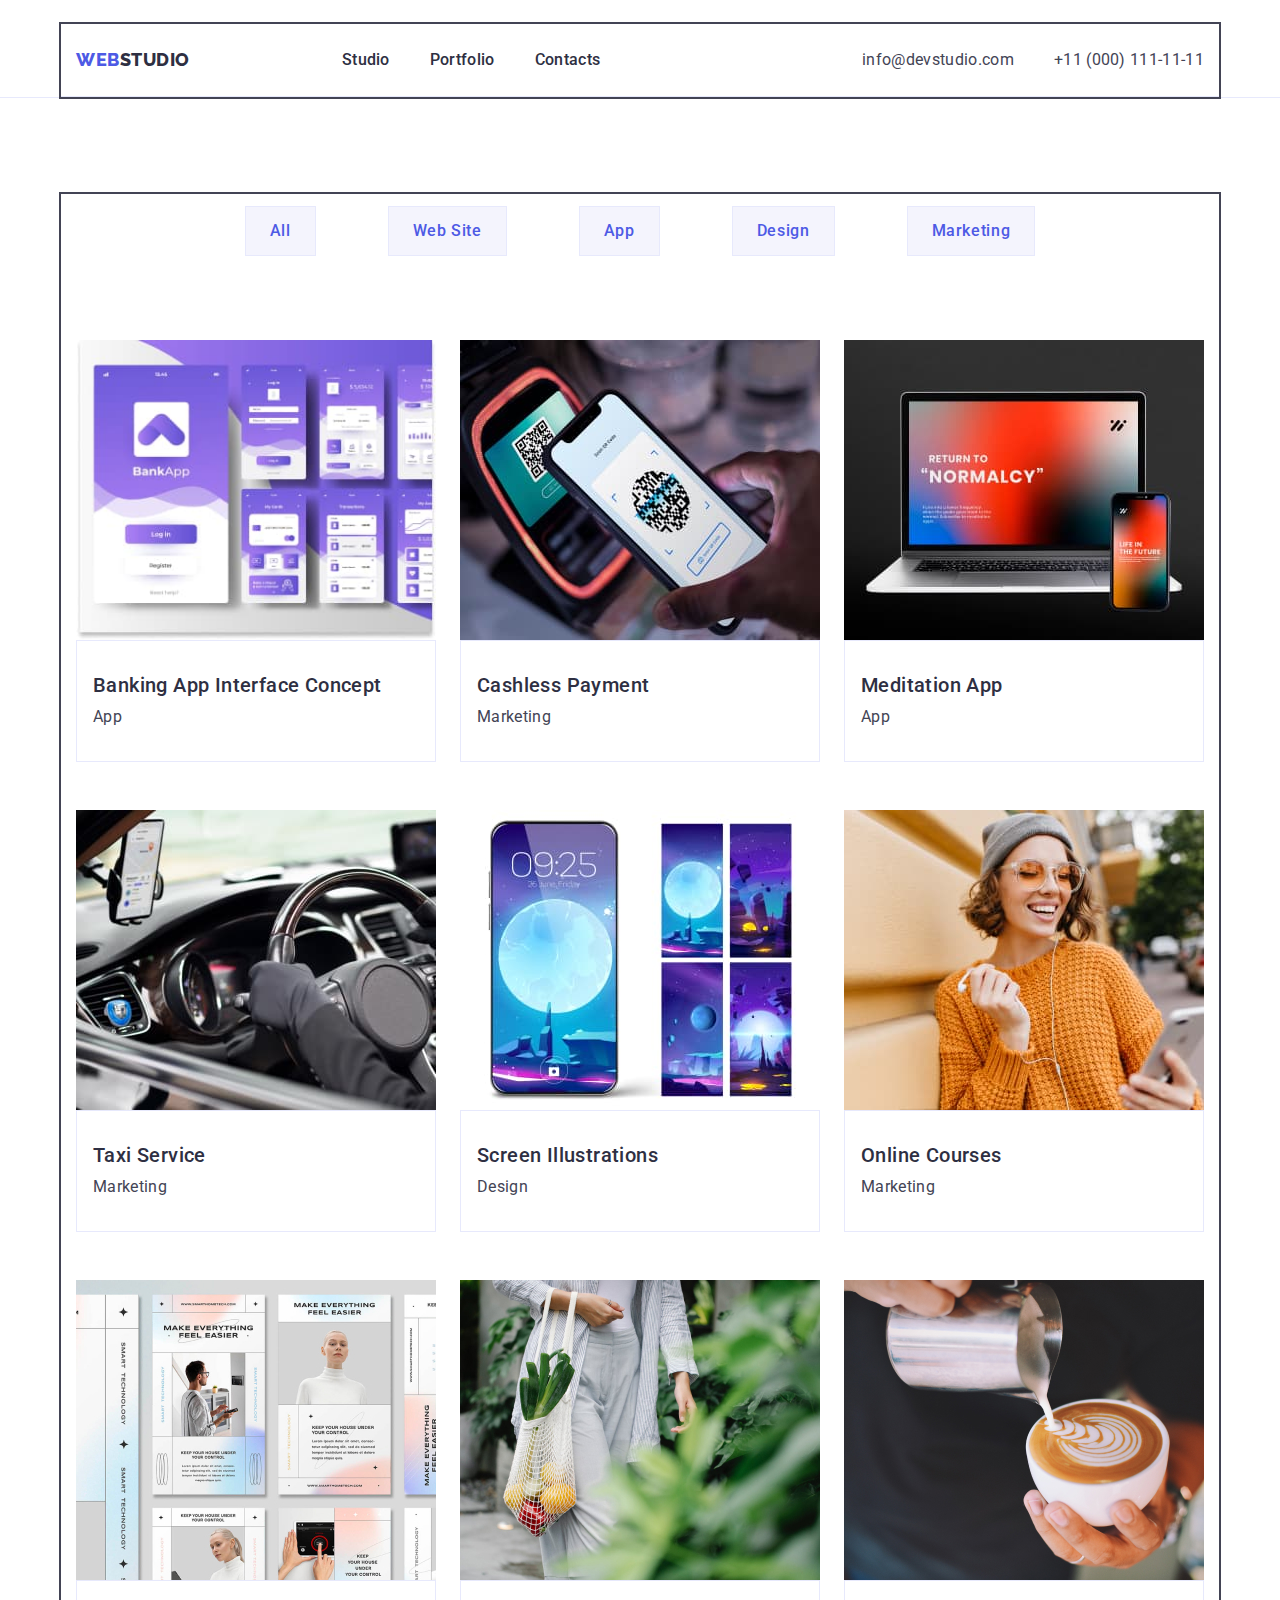
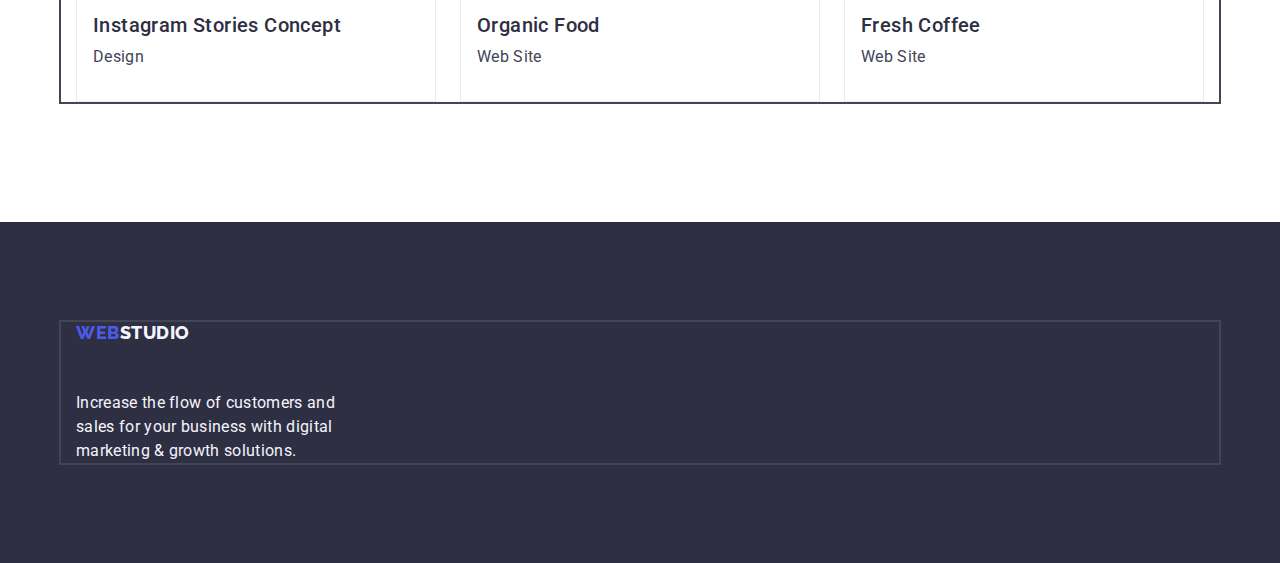
==== portfolio.html @ 190b79eb "benefits-list" ====
<!DOCTYPE html>
<html lang="en">
  <head>
    <meta charset="UTF-8" />
    <meta http-equiv="X-UA-Compatible" content="IE=edge" />
    <meta name="viewport" content="width=device-width, initial-scale=1.0" />
    <title>Document</title>
    <link rel="preconnect" href="https://fonts.googleapis.com">
<link rel="preconnect" href="https://fonts.gstatic.com" crossorigin>
<link href="https://fonts.googleapis.com/css2?family=Raleway:wght@800&family=Roboto:wght@400;500;700;900&display=swap" rel="stylesheet">

<link rel="stylesheet" href="https://cdn.jsdelivr.net/npm/modern-normalize@1.1.0/modern-normalize.min.css">
<link rel="stylesheet" href="./css/styles.css">
  </head>
  <body>
    <header class="header">
      <div class="container header">
      <!-- logo -->

      <nav class="nav">
        
        <a  class="header-logo link" href="./index.html">Web<span class="header-logo span">Studio</span>
        </a>
        <ul class="nav-list list">
          <li class="nav-items"><a class="nav-link link" href="./index.html">Studio</a></li>
          <li class="nav-items"><a class="nav-link link" href="./portfolio.html">Portfolio</a></li>
          <li class="nav-items"><a class="nav-link link" href="">Contacts</a></li>
        </ul>
      </nav>

      <!-- Contacts -->
      <address class="header-address">
        <ul class="address-items list">
          <li class="address-item"><a class="address-link link" 
            href="mailto:info@devstudio.com">info@devstudio.com</a></li>
          <li class="address-item"><a class="address-link link" href="tel:+110001111111">+11 (000) 111-11-11</a></li>
        </ul>
      </address>
    </div>
    </header>
    <main class="main">
      <section class="filter">
        <div class="container">
        <!-- Portfolio -->

        <h1 class="visually-hidden">All, Web Site, App, Design, Marketing</h1>
<ul class="filter-button list">
        <li class="filter-item"><button class="button-clasik" type="button">All</button></li>

        <li class="filter-item"><button class="button-clasik" type="button">Web Site</button></li>

        <li class="filter-item"><button class="button-clasik" type="button">App</button></li>

        <li class="filter-item"><button class="button-clasik" type="button">Design</button></li>

        <li class="filter-item"><button class="button-clasik" type="button">Marketing</button></li>
      </ul>
        <!-- Portfolio list -->

        <ul class="benefits-list">
          <li class="benefits">
            <a class="link" href="">
              <img
                src="./images/img-8.jpg"
                alt="Banking"
                width="360"
                height="300"
              />
      <div class="image-name">
              <h2 class="servises-name">Banking App Interface Concept</h2>
              <p class="portfolio-desk">App</p>
              </div>
            </a>
          </li>
          <li class="benefits">
            <a class="link" href="">
              <img
                src="./images/img-9.jpg"
                alt="Cashless Payment"
                width="360"
                height="300"
              />
              <div class="image-name">
              <h2 class="servises-name">Cashless Payment</h2>
              <p class="portfolio-desk">Marketing</p>
            </div>
            </a>
          </li>
          <li class="benefits">
            <a class="link" href="">
              <img
                src="./images/img-10.jpg"
                alt="computer and phone"
                width="360"
                height="300"
              />
              <div class="image-name">
              <h2 class="servises-name">Meditation App</h2>
              <p class="portfolio-desk">App</p>
            </div>
            </a>
          </li>
          <li class="benefits">
            <a class="link" href="">
              <img
                src="./images/img-11.jpg"
                alt="Taxi Service"
                width="360"
                height="300"
              />
              <div class="image-name">
              <h2 class="servises-name">Taxi Service</h2>
              <p class="portfolio-desk">Marketing</p>
            </div>
            </a>
          </li>
          <li class="benefits">
            <a class="link" href="">
            <img
              src="./images/img-12.jpg"
              alt="Screen phone"
              width="360"
              height="300"
            />
            <div class="image-name">
            <h2 class="servises-name">Screen Illustrations</h2>
            <p class="portfolio-desk">Design</p>
          </div>  
          </a>
          </li>
          <li class="benefits">
            <a class="link" href="">
            <img
              src="./images/img-13.jpg"
              alt="Online Courses"
              width="360"
              height="300"
            />
            <div class="image-name">
            <h2 class="servises-name">Online Courses</h2>
            <p class="portfolio-desk">Marketing</p>
          </div>
          </a>
          </li>
          <li class="benefits">
            <a class="link" href="">
            <img
              src="./images/img-14.jpg"
              alt="Instagram Stories Concept"
              width="360"
              height="300"
            />
            <div class="image-name">
            <h2 class="servises-name">Instagram Stories Concept</h2>
            <p class="portfolio-desk">Design</p>
          </div>
          </a>
          </li>
          <li class="benefits">
            <a class="link" href="">
            <img
              src="./images/img-15.jpg"
              alt="Organic Food"
              width="360"
              height="300"
            />
            <div class="image-name">
            <h2 class="servises-name">Organic Food</h2>
            <p class="portfolio-desk">Web Site</p>
          </div>
          </a>
          </li>
          <li class="benefits">
            <a class="link" href="">
            <img
              src="./images/img-16.jpg"
              alt="Fresh Coffee"
              width="360"
              height="300"
            />
            <div class="image-name">
            <h2 class="servises-name">Fresh Coffee</h2>
            <p class="portfolio-desk">Web Site</p>
          </div>
        </div>  
        </a>
          </li>
        </ul>
    
    </div>
      </section>
    </main>
    <footer class="footer">
      <div class="container">
      <a  class="footer-logo link" href="./index.html">Web<span class="footer-logo span">Studio</span>
      </a>
        <p class="footer-text">Increase the flow of customers and sales for your business with digital marketing & growth solutions.</p>
      </div>
      </footer>
  </body>
</html>
---- css/styles.css ----
:root {
	--color-iris: #4d5ae5;
	--color-ocean: #404bbf;
	--color-navy-blue: #2e2f42;
	--color-green: #31d0aa;
	--color-slate: #434455;
	--color-light-slate: #8e8f99;
	--color-cornflower: #e7e9fc;
	--color-cloud: #f4f4fd;
	--color-navy-blue-modal: #2e2f42;
	--color-grey: #2e2f42;
	--color-white: #ffffff;
	--color-dairy: #fcfcfc;
    --body-color: #ffffff;
}
    
body {
    font-family: "Roboto", sans-serif;
	font-size: 16px;
	line-height: 1.5;
	letter-spacing: 0.02em;
    color: var(--color-slate);
    background-color: var(--body-color);
}

p, h1, h2, h3, h4, h5, h6 {
	margin: 0;
}

ul, ol {
margin: 0;
padding: 0;
}

img{
	display: block;
}

.header{
	padding-top: 24px;
    background-color: var(--color-white);
	border-bottom: 1px solid #e7e9fc;
}

.container {
	width: 1158px;
	padding-left: 15px;
	padding-right: 15px;
	margin: 0 auto;
	outline: 2px solid;
}

.container.header{
display: flex;
padding: 0 15px;
}

.nav{
	display: flex;
	align-items: center;

}

.nav-list{
	display: flex;
	gap: 40px;
	padding: 24px 0;
}

.address-items{
	display: flex;
	gap: 40px;
	align-items: center;
}

.address-item{
	padding: 24px 0;
	
}

.list {
	list-style: none;
}

.link {
	text-decoration: none;
}



.header-logo{
font-family: "Raleway", sans-serif;
font-weight: 800;
font-size: 18px;
line-height: 1.17;
letter-spacing: 0.03em;
text-transform: uppercase;
color: var(--color-iris);
text-decoration: none;
margin-right: 76px;
}

.header-logo span{ 
font-family: 'Raleway';
font-weight: 800;
font-size: 18px;
line-height: 1.17;
letter-spacing: 0.03em;
text-transform: uppercase;
color: var(--color-grey);
}

.nav-items{
	list-style: none;
	display: flex;
	gap: 40px;
}

.nav-link{
font-weight: 500;
font-size: 16px;
line-height: 1.5;
letter-spacing: 0.02em;
color: var(--color-navy-blue);
text-decoration:none;
display: flex;
gap: 40px;
}










.header-address{
	display: flex;
  align-items: center;
  gap: 40px;
	font-style: normal;
	letter-spacing: 0.02;
	font-style: normal;
	margin-left: auto;
}

 
.address-link:hover,
.address-link:focus {
color: var(--color-ocean);
}

.nav-link:hover,
.nav-link:focus {
color: var(--color-ocean);
}



.section-hero {
    background-color: var(--color-grey);
	font-style: normal;
	font-size: 56px;
	line-height: 1.07;
	text-align: center;
	letter-spacing: 0.02em;
	color: var(--body-color);
	padding: 188px 0;

	
}

.hero-header{
	font-size: 56px;
	line-height: 1.07;
	letter-spacing: 0.02em;
	margin-bottom: 48px;
	max-width: 496px;
	text-align: center;
	margin: 0 auto 48px;
  color: var(--white);
}
.header-button{
	font-size: 16px;
	font-weight: 500;
	line-height: 1.5;
	letter-spacing: 0.04em;
	color: var(--body-color);
	background: var(--color-iris);
	cursor: pointer;
	display: block;
	min-width: 169px;
	height: 56px;
	border: none;
	border-radius: 4px;
	margin: 0 auto;
	}

.header-button:hover,
.header-button:focus {
  background-color: var(--color-ocean);
  color: var(--body-color);
}



.address-link{
	font-size: 16px;
	line-height: 1.5;
	letter-spacing: 0.02em;
	color: #434455;
}

	  .section-feature{
padding-top: 120px;
padding-bottom: 120px;
	  }

.hiden-header{
	display: flex;
	gap: 24px;
}


.feature{
	display: flex;
	gap: 24px;
}
.feature-item{
	width: calc((100% - 72px) / 4);
}

.feature-header{
	font-weight: 500;
	font-size: 20px;
	line-height: 1.2;
	letter-spacing: 0.02em;
	color: var(--color-navy-blue);
	margin-bottom: 8px;
}

.section-works{

	padding-bottom: 120px;
}

.items-header{
font-size: 36px;
line-height: 1.11;
text-align: center;
letter-spacing: 0.02em;
text-transform: capitalize;
color: #2E2F42;
background-color: var(--body-color);
margin-bottom: 72px;
padding-bottom: 120px;
}

.visually-hidden{
position: absolute;
  width: 1px;
  height: 1px;
  margin: -1px;
  border: 0;
  padding: 0;
  white-space: nowrap;
  clip-path: inset(100%);
  clip: rect(0 0 0 0);
  overflow: hidden;
}

.works-item{
	display: flex;
	gap: 24px;
}

.works-communication{
	width: calc((100% - 48px) / 3);
}

.section-team{
	background-color: #F4F4FD;
padding: 120px 0;
}

.item-header{
	font-size: 36px;
	line-height: 1.11;
	text-align: center;
	letter-spacing: 0.02em;
	text-transform: capitalize;
	color: var(--color-navy-blue);
	background-color: var(--color-cloud);
	margin-bottom: 72px;
}

.crew-item{
	background-color: #FFFFFF;
}

.servises-name{
	font-weight: 500;
	font-size: 20px;
	line-height: 1.2;
	letter-spacing: 0.02;
	color: var(--color-slate);
}

.portfolio-desk{
	font-size: 16px;
	line-height: 1.5;
	letter-spacing: 0.02em;
	color: var(--color-slate);
	text-decoration: none;
}

.crew-list{
	background-color: #FFFFFF;
	display: flex;
	gap: 24px;
}


.crew-item{
	width: calc((100% - 72px) / 4);
	border-radius: 0px 0px 4px 4px;

}

.image-name{
	padding: 32px 16px;
	border: 1px solid #e7e9fc;
}

.crew-name{
font-weight: 500;
font-size: 20px;
line-height: 1.2;
letter-spacing: 0.02em;
color: var(--color-navy-blue);
background-color: #FFFFFF;
padding: 32px 16px;
text-align: center;
margin-bottom: 8px;
}

.crew-work{
	text-align: center;
}

.footer-logo{
	font-family: "Raleway", sans-serif;
	font-weight: 800;
	font-size: 18px;
	line-height: 1.17;
	letter-spacing: 0.03em;
	text-transform: uppercase;
	color: var(--color-grey);
	display: inline-block;
	margin-bottom: 16px;
	}

	.footer-logo span{ 
	font-family: 'Raleway';
	font-weight: 800;
	font-size: 18px;
	line-height: 1.17;
	letter-spacing: 0.03em;
	text-transform: uppercase;
	color: var(--color-iris);
	display: inline-block;
	margin-bottom: 16px;
	}

.footer{
	background-color: var(--navy-blue);
  padding-top: 100px;
  padding-bottom: 100px;
}

.footer-logo span{
	color: #f4f4fd;
}


.footer-text{
	font-size: 16px;
	line-height: 24px;
	letter-spacing: 0.02em;
	color: #F4F4FD;
	margin-top: 16px;
  max-width: 264px;
	}




/* Portfolio */



	.button-clasik{
		font-weight: 500;
		font-size: 16px;
		line-height: 1.5;
		letter-spacing: 0.04em;
		color: var(--color-iris);
		background-color: var(--color-cloud);
		cursor: pointer;
		padding: 12px 24px;
		border: 1px solid #e7e9fc
		
	}

	

.benefits-list{
	list-style: none;
	display: flex;
	flex-wrap: wrap;
	column-gap: 24px;
	row-gap: 48px;

}




	.button-clasik:hover,
	.button-clasik:focus {
	  background-color: var(--color-ocean);
	  color: var(--body-color);
	  border: 1px solid transparent;
	  border: 1px solid transparent;
	  
	}
	.filter{
		padding-top: 96px; padding-bottom: 120px;
	}


.benefits{
	width: calc((100% - 48px) / 3);

}

.filter-button{
	list-style: none;
	display: flex;
	justify-content: center;
	gap: 24px;
	margin-bottom: 72px;
}
.filter-item{
	padding: 12px 24px;
	border-radius: 4px;
	
}
.button-clasik{
	
}

.servises-name{
	font-family: "Roboto", sans-serif;
	font-weight: 500;
	font-size: 20px;
	line-height: 1.2;
	color: var(--color-navy-blue);
	letter-spacing: 0.02em;
	margin-bottom: 8px;

}
.portfolio-desk{
	font-family: "Roboto", sans-serif;
	font-size: 16px;
	line-height: 24px;
	letter-spacing: 0.02em;
	color: var(--color-slate);
}
.list-service{
	text-decoration: none;
}
.footer{
	background-color:#2e2f42;
}
.footer-logo{
	color: #4d5ae5;
	text-decoration: none;
}
.footer-logo span{
	color: #f4f4fd;
	
}
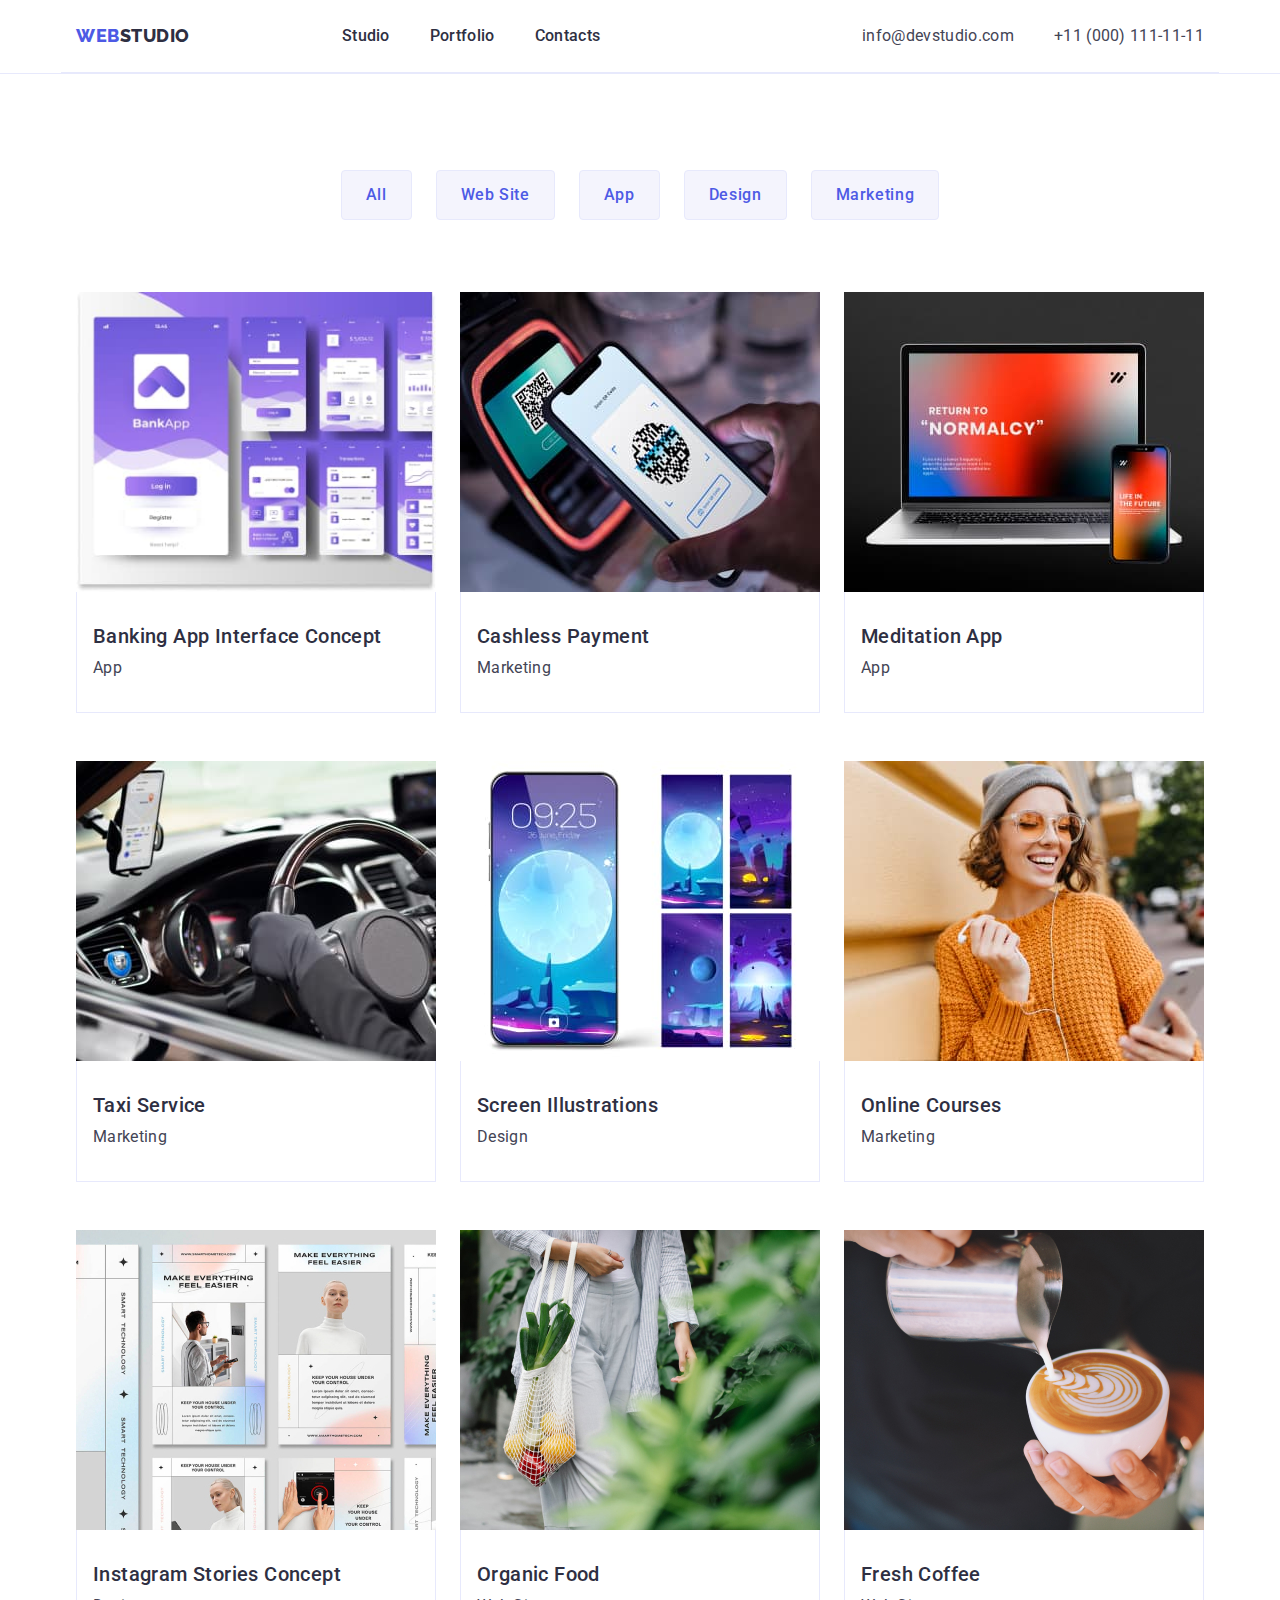
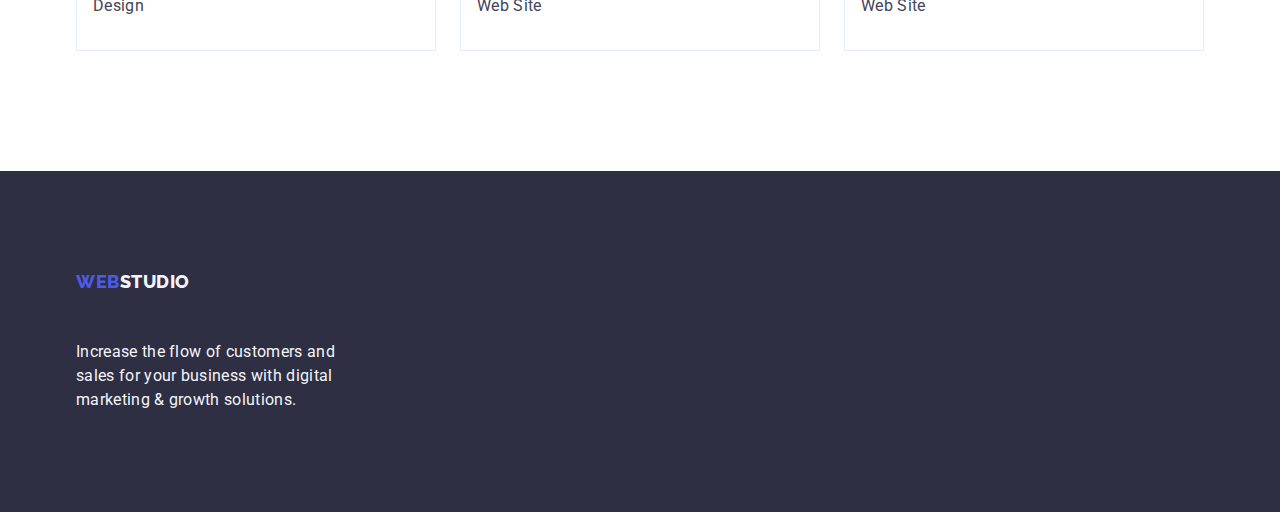
==== commit 3f51e39c: "margin-bottom: 16px;" ====
--- a/portfolio.html
+++ b/portfolio.html
@@ -7,8 +7,10 @@
     <title>Document</title>
     <link rel="preconnect" href="https://fonts.googleapis.com">
 <link rel="preconnect" href="https://fonts.gstatic.com" crossorigin>
-<link href="https://fonts.googleapis.com/css2?family=Raleway:wght@800&family=Roboto:wght@400;500;700;900&display=swap" rel="stylesheet">
-
+<link href="https://fonts.googleapis.com/css2?family=Raleway:wght@800&amp;family=Roboto:wght@400;500;700;900&amp;display=swap" rel="stylesheet">
+
+
+    
 <link rel="stylesheet" href="https://cdn.jsdelivr.net/npm/modern-normalize@1.1.0/modern-normalize.min.css">
 <link rel="stylesheet" href="./css/styles.css">
   </head>
@@ -38,6 +40,7 @@
       </address>
     </div>
     </header>
+
     <main class="main">
       <section class="filter">
         <div class="container">
@@ -182,20 +185,19 @@
             <h2 class="servises-name">Fresh Coffee</h2>
             <p class="portfolio-desk">Web Site</p>
           </div>
-        </div>  
         </a>
           </li>
         </ul>
-    
-    </div>
+      </div>
       </section>
+      
     </main>
     <footer class="footer">
       <div class="container">
-      <a  class="footer-logo link" href="./index.html">Web<span class="footer-logo span">Studio</span>
+      <a  class="footer-logo link" href="./index.html">Web<span class="footer-logo">Studio</span>
       </a>
-        <p class="footer-text">Increase the flow of customers and sales for your business with digital marketing & growth solutions.</p>
-      </div>
-      </footer>
+              <p class="footer-text">Increase the flow of customers and sales for your business with digital marketing & growth solutions.</p>
+          </div>
+          </footer>
   </body>
 </html>
--- a/css/styles.css
+++ b/css/styles.css
@@ -37,7 +37,6 @@
 }
 
 .header{
-	padding-top: 24px;
     background-color: var(--color-white);
 	border-bottom: 1px solid #e7e9fc;
 }
@@ -47,12 +46,12 @@
 	padding-left: 15px;
 	padding-right: 15px;
 	margin: 0 auto;
-	outline: 2px solid;
+
 }
 
 .container.header{
 display: flex;
-padding: 0 15px;
+
 }
 
 .nav{
@@ -61,11 +60,13 @@
 
 }
 
+
+
 .nav-list{
 	display: flex;
 	gap: 40px;
-	padding: 24px 0;
-}
+}
+
 
 .address-items{
 	display: flex;
@@ -108,6 +109,7 @@
 letter-spacing: 0.03em;
 text-transform: uppercase;
 color: var(--color-grey);
+
 }
 
 .nav-items{
@@ -125,13 +127,8 @@
 text-decoration:none;
 display: flex;
 gap: 40px;
-}
-
-
-
-
-
-
+padding: 24px 0;
+}
 
 
 
@@ -142,7 +139,6 @@
   gap: 40px;
 	font-style: normal;
 	letter-spacing: 0.02;
-	font-style: normal;
 	margin-left: auto;
 }
 
@@ -255,7 +251,6 @@
 color: #2E2F42;
 background-color: var(--body-color);
 margin-bottom: 72px;
-padding-bottom: 120px;
 }
 
 .visually-hidden{
@@ -332,6 +327,7 @@
 .image-name{
 	padding: 32px 16px;
 	border: 1px solid #e7e9fc;
+	border-top: none;
 }
 
 .crew-name{
@@ -341,7 +337,6 @@
 letter-spacing: 0.02em;
 color: var(--color-navy-blue);
 background-color: #FFFFFF;
-padding: 32px 16px;
 text-align: center;
 margin-bottom: 8px;
 }
@@ -422,7 +417,7 @@
 	flex-wrap: wrap;
 	column-gap: 24px;
 	row-gap: 48px;
-
+	
 }
 
 
@@ -454,12 +449,11 @@
 	margin-bottom: 72px;
 }
 .filter-item{
-	padding: 12px 24px;
+
+	
+}
+.button-clasik{
 	border-radius: 4px;
-	
-}
-.button-clasik{
-	
 }
 
 .servises-name{
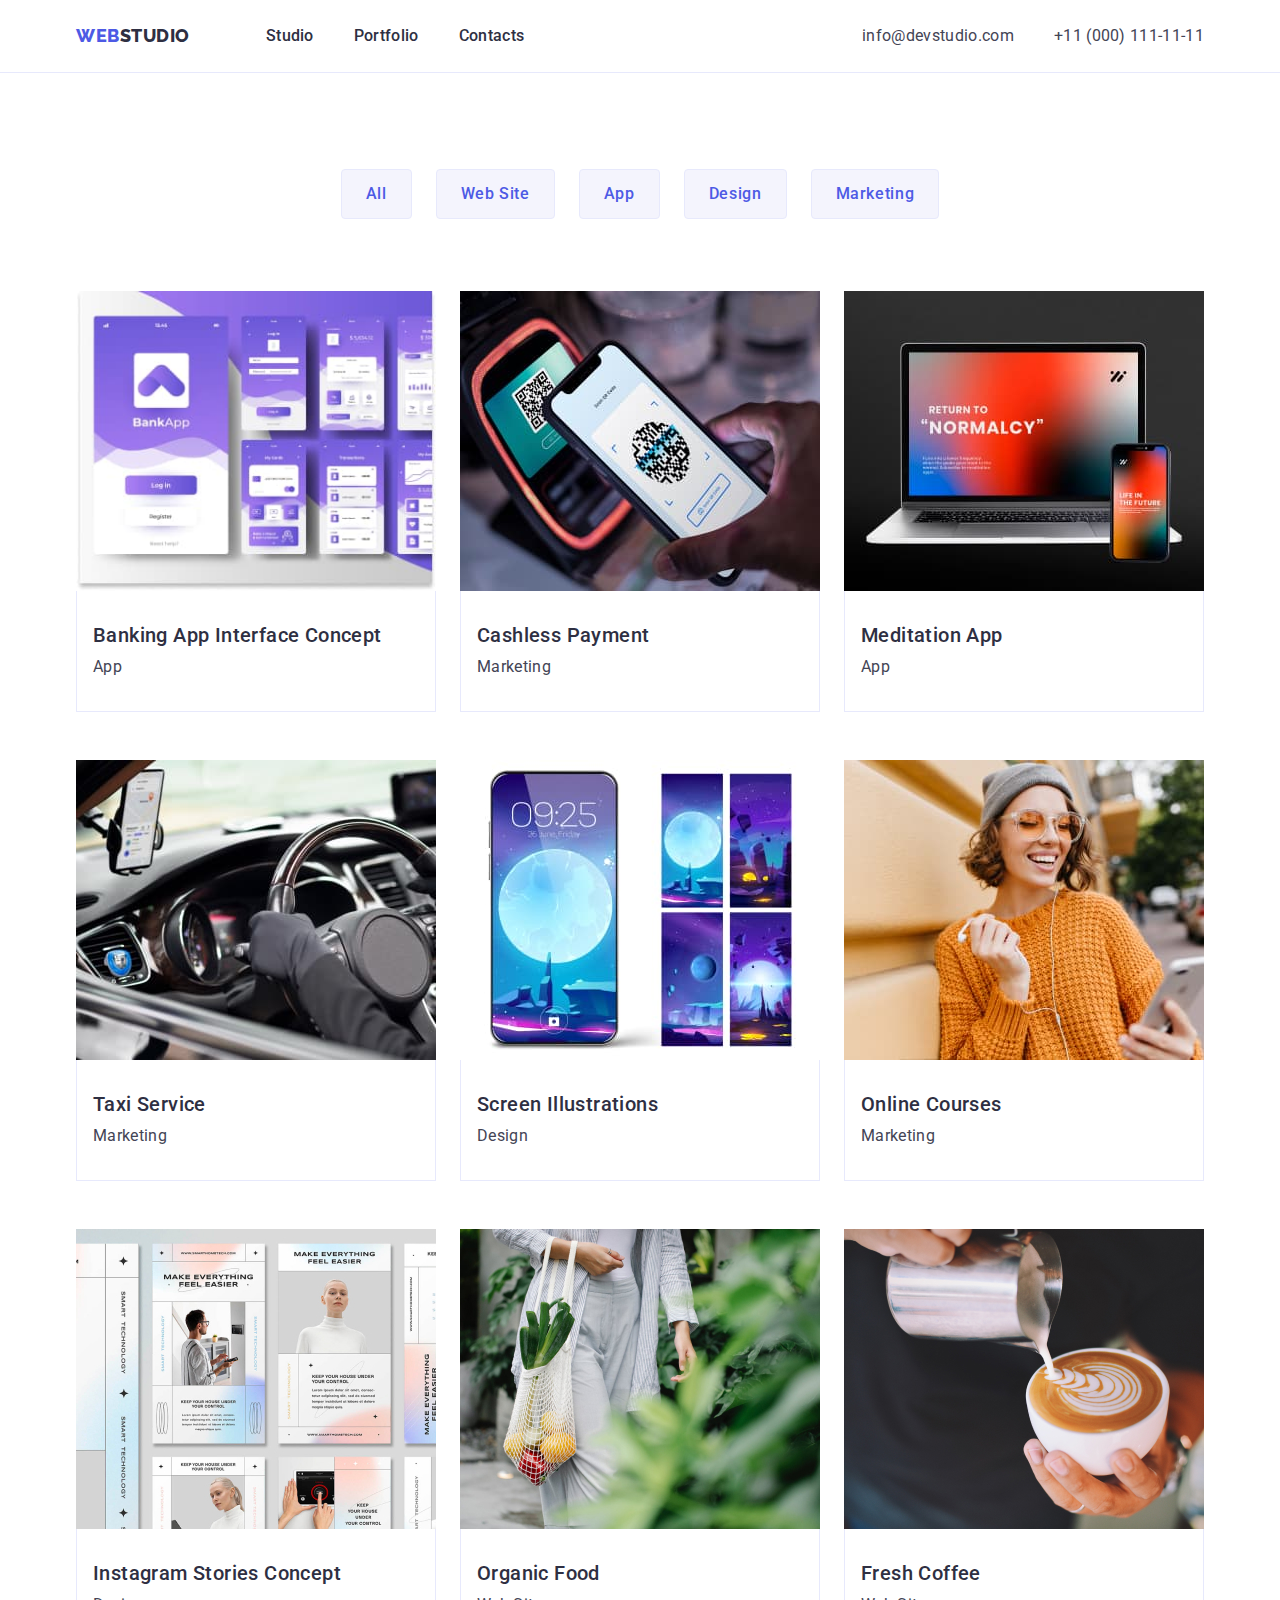
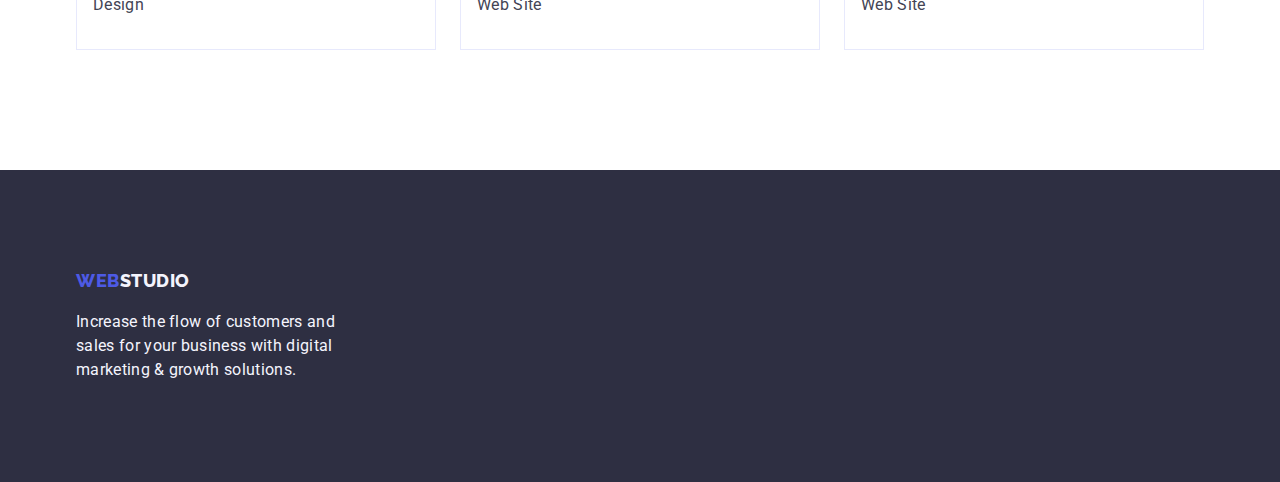
==== commit 07055439: "1212" ====
--- a/portfolio.html
+++ b/portfolio.html
@@ -16,12 +16,12 @@
   </head>
   <body>
     <header class="header">
-      <div class="container header">
+      <div class="container header-container">
       <!-- logo -->
 
       <nav class="nav">
         
-        <a  class="header-logo link" href="./index.html">Web<span class="header-logo span">Studio</span>
+        <a  class="header-logo link" href="./index.html">Web<span class="header-logo-span">Studio</span>
         </a>
         <ul class="nav-list list">
           <li class="nav-items"><a class="nav-link link" href="./index.html">Studio</a></li>
--- a/css/styles.css
+++ b/css/styles.css
@@ -39,6 +39,7 @@
 .header{
     background-color: var(--color-white);
 	border-bottom: 1px solid #e7e9fc;
+	
 }
 
 .container {
@@ -49,11 +50,11 @@
 
 }
 
-.container.header{
-display: flex;
-
-}
-
+
+.header-container {
+	display: flex;
+	align-items: center;
+}
 .nav{
 	display: flex;
 	align-items: center;
@@ -65,8 +66,14 @@
 .nav-list{
 	display: flex;
 	gap: 40px;
-}
-
+align-items: center;
+}
+
+.nav-items{
+	list-style: none;
+	display: flex;
+	gap: 40px;
+}
 
 .address-items{
 	display: flex;
@@ -97,49 +104,33 @@
 letter-spacing: 0.03em;
 text-transform: uppercase;
 color: var(--color-iris);
-text-decoration: none;
-margin-right: 76px;
-}
-
-.header-logo span{ 
-font-family: 'Raleway';
-font-weight: 800;
-font-size: 18px;
-line-height: 1.17;
-letter-spacing: 0.03em;
-text-transform: uppercase;
+}
+
+.header-logo{
+	margin-right: 76px;
+}
+
+.header-logo-span{ 
 color: var(--color-grey);
 
 }
 
-.nav-items{
-	list-style: none;
-	display: flex;
-	gap: 40px;
-}
-
 .nav-link{
-font-weight: 500;
-font-size: 16px;
-line-height: 1.5;
-letter-spacing: 0.02em;
-color: var(--color-navy-blue);
-text-decoration:none;
-display: flex;
-gap: 40px;
-padding: 24px 0;
-}
-
-
+	padding: 24px 0;
+}
+
+.nav-link{
+	font-weight: 500;
+        font-size: 16px;
+        line-height: 1.5;
+        letter-spacing: 0.02em;
+        color: #2E2F42;
+}
 
 
 .header-address{
-	display: flex;
-  align-items: center;
-  gap: 40px;
 	font-style: normal;
-	letter-spacing: 0.02;
-	margin-left: auto;
+        margin-left: auto;
 }
 
  
@@ -203,9 +194,11 @@
 
 
 .address-link{
-	font-size: 16px;
-	line-height: 1.5;
-	letter-spacing: 0.02em;
+	font-style: normal;
+        font-weight: 400;
+        font-size: 16px;
+        line-height: 1.5;
+        letter-spacing: 0.02em;
 	color: #434455;
 }
 
@@ -312,7 +305,7 @@
 }
 
 .crew-list{
-	background-color: #FFFFFF;
+	background-color: #F4F4FD;
 	display: flex;
 	gap: 24px;
 }
@@ -354,7 +347,7 @@
 	text-transform: uppercase;
 	color: var(--color-grey);
 	display: inline-block;
-	margin-bottom: 16px;
+	
 	}
 
 	.footer-logo span{ 
@@ -366,7 +359,7 @@
 	text-transform: uppercase;
 	color: var(--color-iris);
 	display: inline-block;
-	margin-bottom: 16px;
+	
 	}
 
 .footer{
